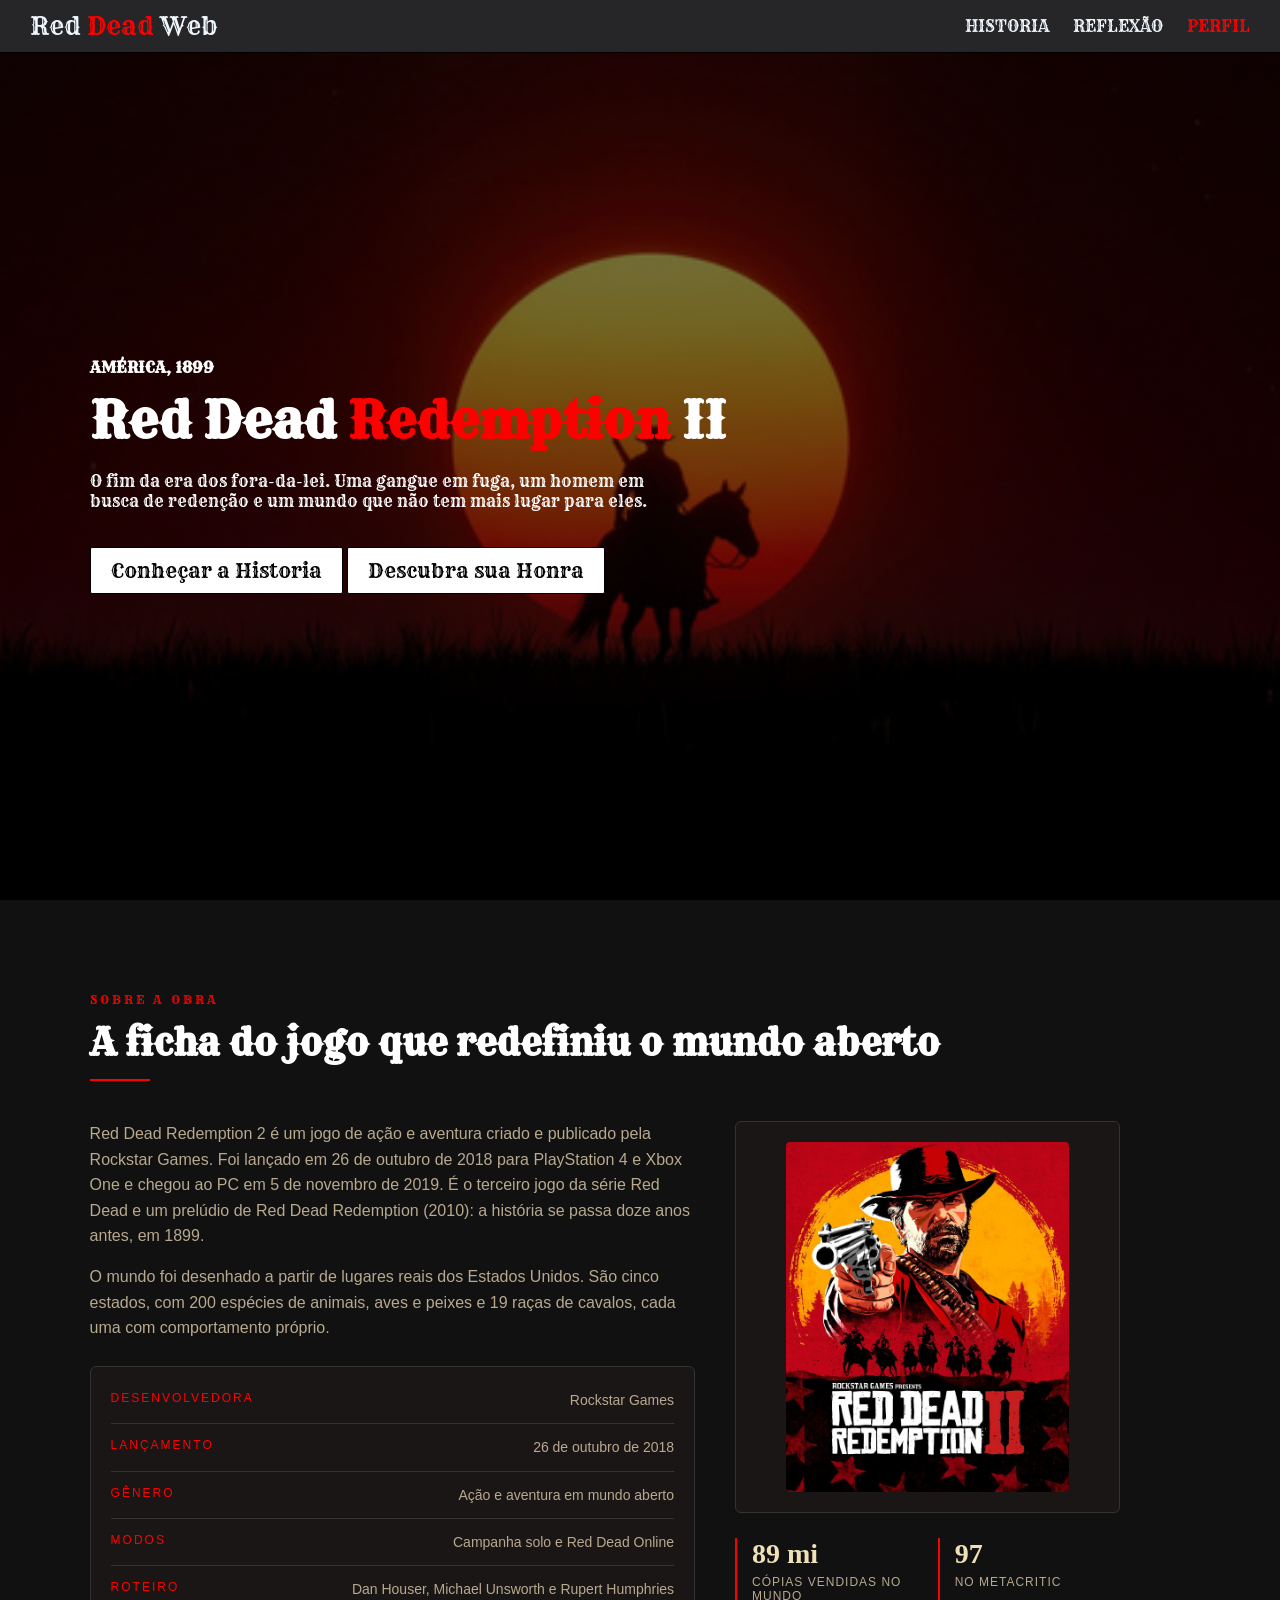
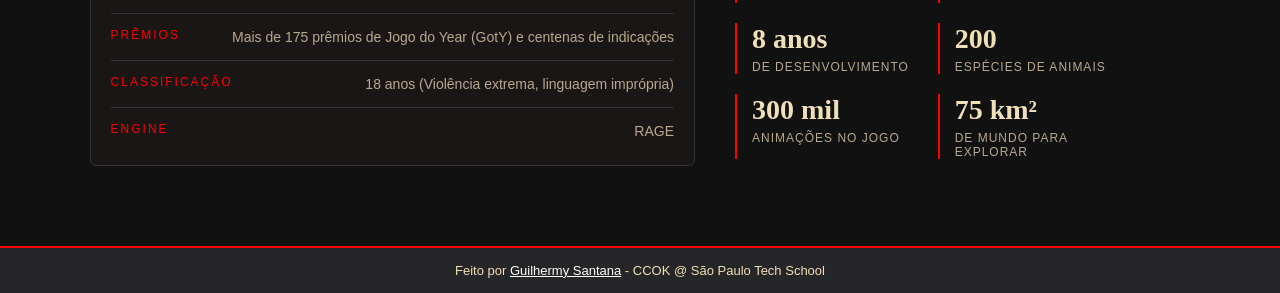
==== public/index.html @ b38d56c3 "Adicionando a API web data viz no meu site e fazendo a inserção de dados de usuário" ====
<!DOCTYPE html>
<html lang="pt-BR">

<head>
  <meta charset="UTF-8">
  <meta name="viewport" content="width=device-width, initial-scale=1.0">
  <title>Inicio</title>
  <link rel="stylesheet" href="css/style.css">
  <link rel="icon" type="image/png" href="assets/favicon.png">
  <link rel="preconnect" href="https://fonts.googleapis.com">
  <link rel="preconnect" href="https://fonts.gstatic.com" crossorigin>
  <link href="https://fonts.googleapis.com/css2?family=Rye&display=swap" rel="stylesheet">
</head>

<body>
  <header class="header">
    <section>
      <div class="logo">
        <a href="index.html">Red <span class="logo-red">Dead</span> Web</a>
      </div>
      <nav class="nav-links">
        <a href="tela_historia.html">HISTORIA</a>
        <a href="tela_reflexao.html">REFLEXÃO</a>
        <a href="tela_login.html" class="entrar">PERFIL</a>
      </nav>
    </section>
  </header>

  <section class="section-content" id="inicio">
    <div class="hero">
      <h2>AMÉRICA, 1899</h2>
      <h1>Red Dead <span style="color: red;">Redemption</span> II</h1>
      <p>O fim da era dos fora-da-lei. Uma gangue em fuga, um homem em busca de redenção e um mundo que não tem mais
        lugar para eles.</p> <br>
      <a href="../public/tela_historia.html" class="button">Conheçar a Historia</a>
      <a href="quiz.html" class="button">Descubra sua Honra</a>
    </div>
  </section>

  <section class="section-sobre">

    <p class="rotulo">SOBRE A OBRA</p>
    <h2>A ficha do jogo que redefiniu o mundo aberto</h2>
    <div class="linha"></div>

    <div class="sobre">

      <div class="sobre-esquerda">
        <p>Red Dead Redemption 2 é um jogo de ação e aventura criado e publicado pela Rockstar Games. Foi lançado em 26
          de
          outubro de 2018 para PlayStation 4 e Xbox One e chegou ao PC em 5 de novembro de 2019. É o terceiro jogo da
          série Red Dead e um prelúdio de Red Dead Redemption (2010): a história se passa doze anos antes, em 1899.</p>

        <p>O mundo foi desenhado a partir de lugares reais dos Estados Unidos. São cinco estados, com 200 espécies de
          animais, aves e peixes e 19 raças de cavalos, cada uma com comportamento próprio.</p>

        <div class="ficha">
          <div class="ficha-item">
            <span class="ficha-titulo">DESENVOLVEDORA</span>
            <span class="ficha-valor">Rockstar Games</span>
          </div>
          <div class="ficha-item">
            <span class="ficha-titulo">LANÇAMENTO</span>
            <span class="ficha-valor">26 de outubro de 2018</span>
          </div>
          <div class="ficha-item">
            <span class="ficha-titulo">GÊNERO</span>
            <span class="ficha-valor">Ação e aventura em mundo aberto</span>
          </div>
          <div class="ficha-item">
            <span class="ficha-titulo">MODOS</span>
            <span class="ficha-valor">Campanha solo e Red Dead Online</span>
          </div>
          <div class="ficha-item">
            <span class="ficha-titulo">ROTEIRO</span>
            <span class="ficha-valor">Dan Houser, Michael Unsworth e Rupert Humphries</span>
          </div>
          <div class="ficha-item">
            <span class="ficha-titulo">PRÊMIOS</span>
            <span class="ficha-valor">Mais de 175 prêmios de Jogo do Year (GotY) e centenas de indicações</span>
          </div>
          <div class="ficha-item">
            <span class="ficha-titulo">CLASSIFICAÇÃO</span>
            <span class="ficha-valor">18 anos (Violência extrema, linguagem imprópria)</span>
          </div>
          <div class="ficha-item">
            <span class="ficha-titulo">ENGINE</span>
            <span class="ficha-valor">RAGE</span>
          </div>
        </div>
      </div>

      <div class="sobre-direita">

        <div class="capa">
          <img src="assets/capa.jpg" alt="Capa de Red Dead Redemption 2">
        </div>

        <div class="numeros">
          <div class="numero">
            <h3>89 mi</h3>
            <p>CÓPIAS VENDIDAS NO MUNDO</p>
          </div>
          <div class="numero">
            <h3>97</h3>
            <p>NO METACRITIC</p>
          </div>
          <div class="numero">
            <h3>8 anos</h3>
            <p>DE DESENVOLVIMENTO</p>
          </div>
          <div class="numero">
            <h3>200</h3>
            <p>ESPÉCIES DE ANIMAIS</p>
          </div>
          <div class="numero">
            <h3>300 mil</h3>
            <p>ANIMAÇÕES NO JOGO</p>
          </div>
          <div class="numero">
            <h3>75 km²</h3>
            <p>DE MUNDO PARA EXPLORAR</p>
          </div>
        </div>
      </div>
    </div>
  </section>

  <footer class="footer">
    <p>Feito por <a href="https://github.com/guilhermysantana" target="_blank">Guilhermy Santana</a> - CCOK @ São Paulo
      Tech School</p>
  </footer>
</body>

</html>
---- public/css/style.css ----
* {
    box-sizing: border-box;
}

body {
    margin: 0;
    padding: 0;
    font-family: 'Rye', serif;
    background-color: black;
    color: white;
    min-height: 100vh;
    display: flex;
    flex-direction: column;
}

/* Elementos comuns */

.rotulo {
    color: red;
    font-size: 12px;
    letter-spacing: 3px;
}

.linha {
    width: 60px;
    height: 2px;
    background-color: red;
}

.section-sobre,
.section-mapa,
.section-historia {
    background-color: #111;
    padding: 80px 7vw;
}

.section-sobre h2,
.section-mapa h2,
.section-historia h2,
.section-cidades h2,
.section-reflexao h2 {
    font-size: 36px;
    margin: 0 0 15px;
}

.section-sobre h2,
.section-mapa h2,
.section-historia h2,
.section-cidades h2 {
    font-family: 'Rye', sans-serif;
}

.section-reflexao h2 {
    font-family: Georgia, serif;
}

/* Nav */

.header {
    position: fixed;
    top: 0;
    left: 0;
    right: 0;
    z-index: 99;
    border-bottom: 1px solid #000;
}

.header section {
    display: flex;
    align-items: center;
    justify-content: space-between;
    background-color: #262629;
    padding: 10px;
}

.header a {
    text-decoration: none;
    color: aliceblue;
}

.nav-links {
    display: flex;
    gap: 24px;
    align-items: center;
    padding: 0 20px;
}

.nav-links a:hover {
    color: #a6a6a69f;
}

.nav-links .entrar {
    color: red;
}

.nav-links .entrar:hover {
    color: rgba(255, 0, 0, 0.459);
}

.logo-red {
    color: red;
}

.logo-red:hover {
    color: white;
}

.logo {
    font-size: 25px;
    padding: 0 20px;
}

.logo a:hover {
    color: rgba(255, 0, 0, 0.468);
}

@media (max-width: 800px) {
    .header {
        font-size: 12px;
    }
}

/* Footer */

.footer {
    background-color: #262629;
    border-top: 2px solid red;
    padding: 15px 7vw;
    text-align: center;
    margin-top: auto;
}

.footer p {
    color: #f0e0b8;
    font-family: Arial, sans-serif;
    font-size: 13px;
    margin: 0;
}

.footer a {
    color: white;
    text-decoration: underline;
    transition: color 0.3s;
}

.footer a:hover {
    color: red;
}

/* Tela de inicio */

.section-content {
    background-image:
        linear-gradient(rgba(0, 0, 0, .55), rgba(0, 0, 0, .55)), url("../assets/background.jpg");
    background-size: cover;
    background-position: center;
    min-height: 100vh;
    padding: 120px 7vw 80px;
    display: flex;
    align-items: center;
}

.hero h2 {
    font-size: 15px;
}

.hero h1 {
    margin: 12px 0 20px;
    font-size: 50px;
}

.hero p {
    max-width: 600px;
}

.button {
    display: inline-block;
    text-decoration: none;
    font-size: 20px;
    padding: 10px 20px;
    border-radius: 2px;
    border: 1px solid black;
    background-color: white;
    color: black;
}

/* Sobre a obra */

.sobre {
    display: flex;
    gap: 40px;
    margin-top: 40px;
}

.sobre-esquerda {
    width: 55%;
    font-family: Arial, sans-serif;
    color: #b8a98f;
    line-height: 1.6;
}

.sobre-esquerda p {
    margin: 0 0 15px;
}

.ficha {
    background-color: #1a1616;
    border: 1px solid #333;
    border-radius: 6px;
    padding: 10px 20px;
    margin-top: 25px;
    transition: border-color 0.3s;
}

.ficha:hover {
    border-color: red;
}

.ficha-item {
    display: flex;
    justify-content: space-between;
    padding: 12px 0;
    border-bottom: 1px solid #333;
}

.ficha-item:last-child {
    border-bottom: none;
}

.ficha-titulo {
    color: red;
    font-size: 12px;
    letter-spacing: 2px;
}

.ficha-valor {
    font-size: 14px;
    text-align: right;
}

.sobre-direita {
    width: 35%;
}

.capa {
    background-color: #1a1616;
    border: 1px solid #333;
    border-radius: 6px;
    padding: 20px;
    text-align: center;
    transition: border-color 0.3s;
}

.capa:hover {
    border-color: red;
}

.capa img {
    height: 350px;
    border-radius: 4px;
    display: block;
    margin: 0 auto;
}

.numeros {
    display: grid;
    grid-template-columns: repeat(2, 1fr);
    gap: 20px;
    margin-top: 25px;
    font-family: Arial, sans-serif;
}

.numero {
    border-left: 2px solid red;
    padding-left: 15px;
}

.numero h3 {
    font-family: Georgia, serif;
    font-size: 28px;
    color: #f0e0b8;
    margin: 0 0 5px;
}

.numero p {
    color: #b8a98f;
    font-size: 12px;
    letter-spacing: 1px;
    margin: 0;
}

/* Tela de personagens */

.section-personagens {
    background-color: #1a1616;
    padding: 120px 7vw 80px;
}

.gangue {
    display: flex;
    align-items: center;
    gap: 50px;
    margin-bottom: 80px;
}

.gangue img {
    width: 50%;
    border-radius: 4px;
    display: block;
}

.gangue-texto {
    width: 50%;
    color: #b8a98f;
    line-height: 1.6;
}

.gangue-texto h2 {
    font-family: 'Rye', sans-serif;
    color: white;
}

.gangue-texto p {
    font-family: Arial, sans-serif;
}

.gangue-texto .rotulo {
    font-family: 'Rye', sans-serif;
    margin-bottom: 8px;
}

.gangue-texto .linha {
    margin-bottom: 20px;
}

.personagens .rotulo {
    font-size: 20px;
}

/* Cards (personagens e cidades) */

.card,
.cidade {
    background-color: #1a1616;
    border: 1px solid #333;
    border-radius: 4px;
    overflow: hidden;
    transition: border-color 0.3s;
}

.card:hover,
.cidade:hover {
    border-color: red;
}

.card img {
    width: 100%;
    height: auto;
    display: block;
}

.card-texto {
    padding: 20px;
    font-family: Arial, sans-serif;
}

.card-texto h3 {
    font-family: 'Rye', sans-serif;
    font-size: 22px;
    margin: 0 0 5px;
}

.card-texto .funcao {
    color: red;
    font-size: 11px;
    letter-spacing: 1px;
}

.card-texto .linha {
    margin-bottom: 15px;
}

.card-texto p {
    color: #b8a98f;
    font-size: 14px;
    line-height: 1.6;
    margin: 0;
}

/* Carrossel dos personagens e das cidades */

.carrossel-personagens,
.carrossel-cidades {
    display: flex;
    align-items: stretch;
    justify-content: center;
    gap: 30px;
    margin-top: 40px;
}

.carrossel-personagens .card,
.carrossel-cidades .cidade {
    flex: 1;
}

.carrossel-personagens .seta,
.carrossel-cidades .seta {
    align-self: center;
    width: auto;
    margin: 0;
    padding: 0;
    background: none;
    font-size: 36px;
    color: red;
}

.carrossel-personagens .seta:hover,
.carrossel-cidades .seta:hover {
    background: none;
    color: #f0e0b8;
}

/* Mapa */

.mapa {
    display: flex;
    align-items: flex-start;
    gap: 40px;
    margin-top: 40px;
}

.mapa img {
    width: 50%;
    border-radius: 4px;
    border: 1px solid #333;
    display: block;
}

.lista-estados {
    width: 40%;
    font-family: Arial, sans-serif;
}

.estado {
    border-left: 2px solid red;
    padding-left: 15px;
    margin-bottom: 20px;
}

.estado h3 {
    font-family: 'Rye', sans-serif;
    font-size: 20px;
    color: #f0e0b8;
    margin: 0 0 5px;
}

.estado p {
    color: #b8a98f;
    font-size: 14px;
    line-height: 1.5;
    margin: 0;
}

/* Cidades */

.section-cidades {
    background-color: #1a1616;
    padding: 80px 7vw;
}

.intro {
    font-family: Arial, sans-serif;
    color: #b8a98f;
    line-height: 1.6;
    max-width: 700px;
    margin: 25px 0 0;
}

.cidade img {
    width: 100%;
    height: 240px;
    object-fit: cover;
    display: block;
}

.cidade-texto {
    padding: 20px;
    text-align: center;
    font-family: Arial, sans-serif;
}

.cidade-texto h3 {
    font-family: 'Rye', sans-serif;
    font-size: 22px;
    color: #f0e0b8;
    margin: 0 0 8px;
}

.cidade-texto .estado-cidade {
    color: red;
    font-size: 10px;
    letter-spacing: 2px;
    margin: 0 0 12px;
}

.cidade-texto .linha {
    margin: 0 auto 15px;
}

.cidade-texto p {
    color: #b8a98f;
    font-size: 13px;
    line-height: 1.6;
    margin: 0;
}

/* A história */

.lista-capitulos {
    margin-top: 40px;
}

.capitulo {
    display: flex;
    align-items: flex-start;
    gap: 25px;
    border-left: 2px solid red;
    padding: 0 0 0 20px;
    margin-bottom: 25px;
}

.circulo {
    width: 46px;
    height: 46px;
    border: 2px solid red;
    border-radius: 50%;
    background-color: #f5e6c8;
    color: #1a1616;
    font-family: Georgia, serif;
    font-weight: bold;
    display: flex;
    align-items: center;
    justify-content: center;
    flex-shrink: 0;
}

.capitulo-texto {
    font-family: Arial, sans-serif;
}

.capitulo-texto h3 {
    font-family: 'Rye', sans-serif;
    font-size: 20px;
    color: #f0e0b8;
    margin: 0 0 5px;
}

.cap-numero {
    color: red;
    font-family: Arial, sans-serif;
    font-size: 11px;
    letter-spacing: 1px;
    margin-left: 8px;
}

.capitulo-texto .local {
    color: #b8a98f;
    font-size: 11px;
    letter-spacing: 1px;
    margin: 0 0 8px;
}

.capitulo-texto .resumo {
    color: #b8a98f;
    font-size: 14px;
    line-height: 1.5;
    margin: 0;
}

/* Tela de Reflexão */

.section-reflexao {
    background-color: #1a1616;
    padding: 120px 7vw 80px;
    text-align: center;
}

.section-reflexao .linha {
    margin: 0 auto;
}

.reflexao-bloco {
    display: flex;
    align-items: center;
    gap: 50px;
    margin-top: 60px;
}

.reflexao-bloco.inverso {
    flex-direction: row-reverse;
}

.reflexao-texto {
    width: 50%;
    font-family: Arial, sans-serif;
    font-size: 17px;
    line-height: 1.7;
    color: #f5e6c8;
}

.reflexao-texto p {
    margin: 0 0 20px;
}

.destaque {
    color: red;
    font-weight: bold;
}

.reflexao-bloco img {
    width: 50%;
    border-radius: 4px;
    border: 1px solid #333;
    display: block;
}

/* Login e cadastro (partes iguais) */

.login h1,
.cadastro h1 {
    font-size: 24px;
    margin: 10px 0 30px;
}

.subtitulo,
.subtitulo-cadastro {
    color: red;
    font-size: 12px;
}

.caixa {
    background-color: #262629;
    padding: 20px;
}

.caixa label {
    display: block;
    font-size: 9px;
    font-weight: bold;
    margin-bottom: 6px;
}

.caixa p {
    font-size: 10px;
}

.caixa span {
    font-size: 12px;
}

.caixa #senha {
    margin-top: 8px;
}

input {
    width: 100%;
    padding: 8px;
    background-color: black;
    color: white;
    border: 1px solid #444;
}

button {
    width: 100%;
    padding: 8px;
    background-color: red;
    font-family: 'Rye', serif;
    color: white;
    font-weight: bold;
    border: none;
    cursor: pointer;
    margin-top: 8px;
}

button:hover {
    background-color: rgba(255, 0, 0, 0.586);
    color: black;
}

.link-cadastro,
.link-entrar {
    text-align: center;
    margin-top: 20px;
}

.link-cadastro a,
.link-entrar a {
    color: white;
    text-decoration: none;
}

.link-cadastro a:hover,
.link-entrar a:hover {
    color: red;
}

/* Tela de Login */

.login {
    width: 300px;
    margin: 100px auto;
}

.login label {
    height: 15px;
}

/* Tela de cadastro */

.cadastro {
    width: 300px;
    margin: 60px auto;
}

.regra_senha {
    font-family: 'Open Sans', sans-serif;
    font-size: 20px;
}
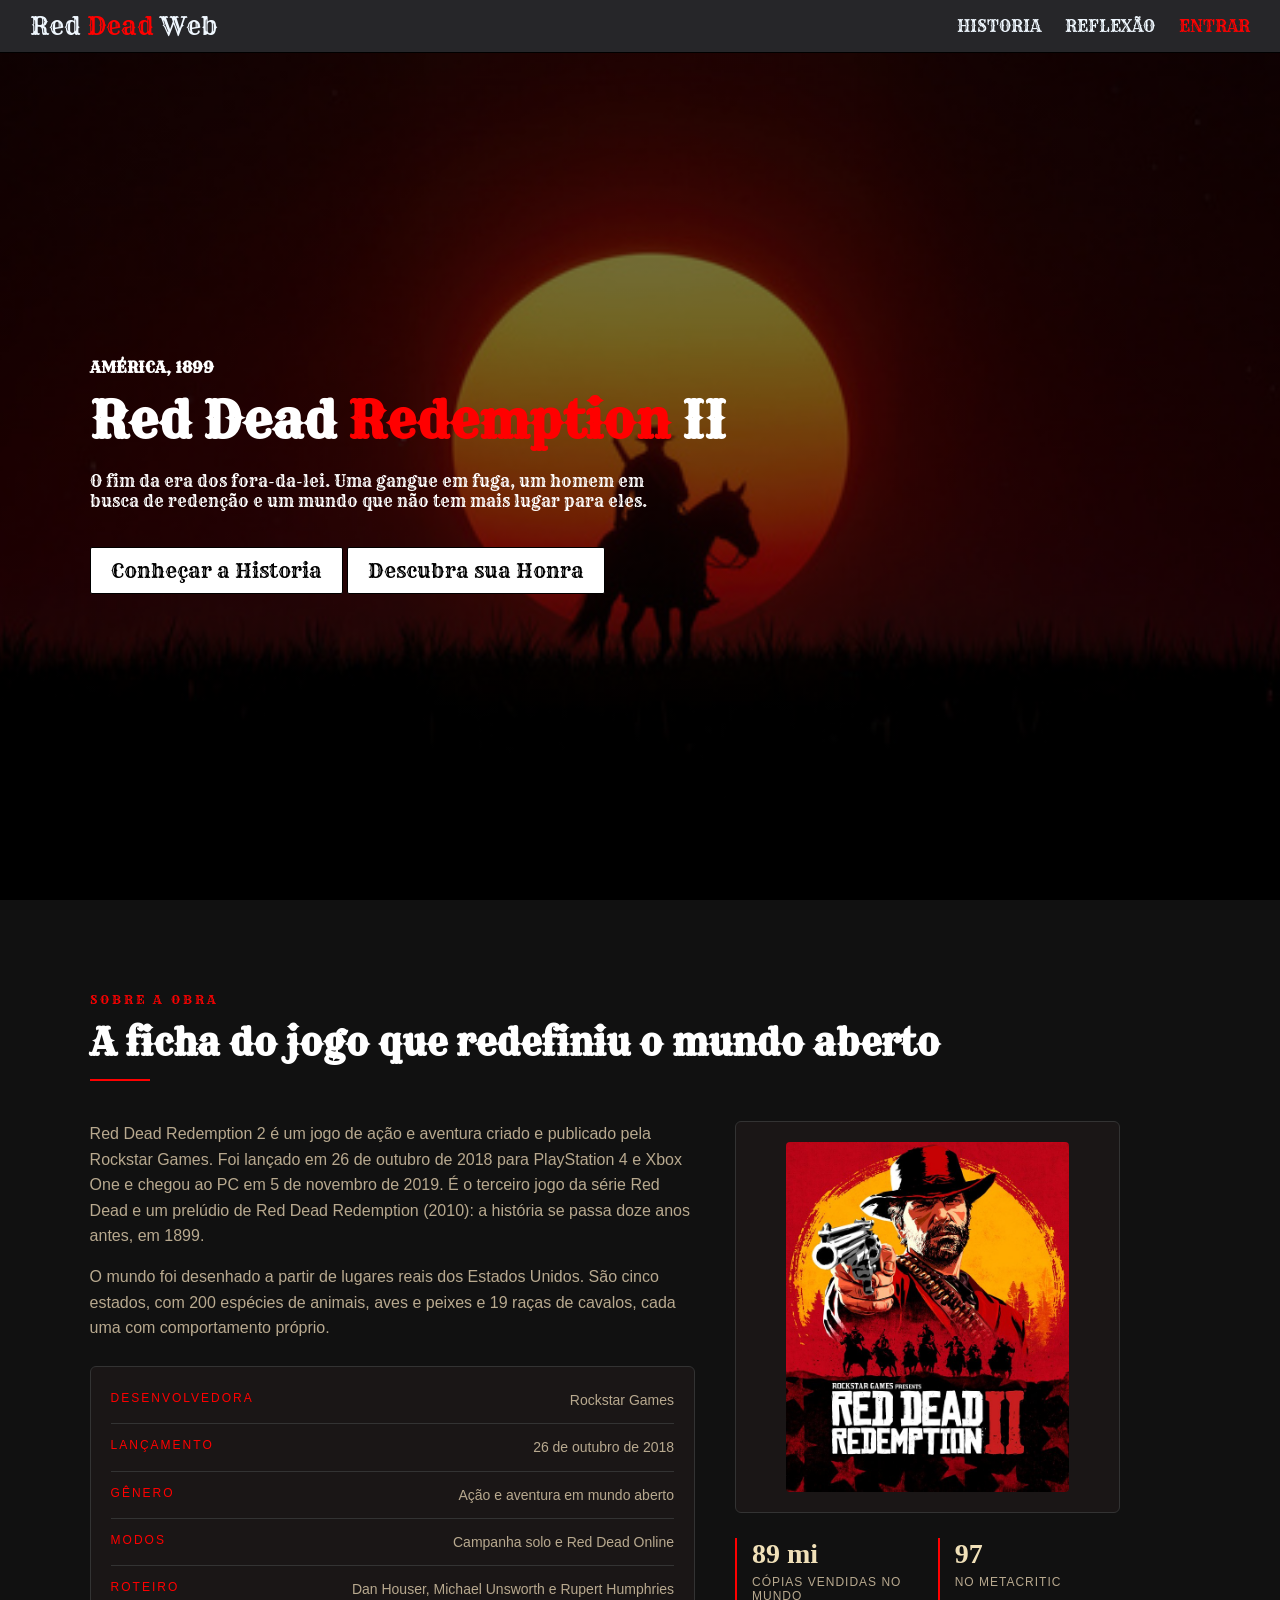
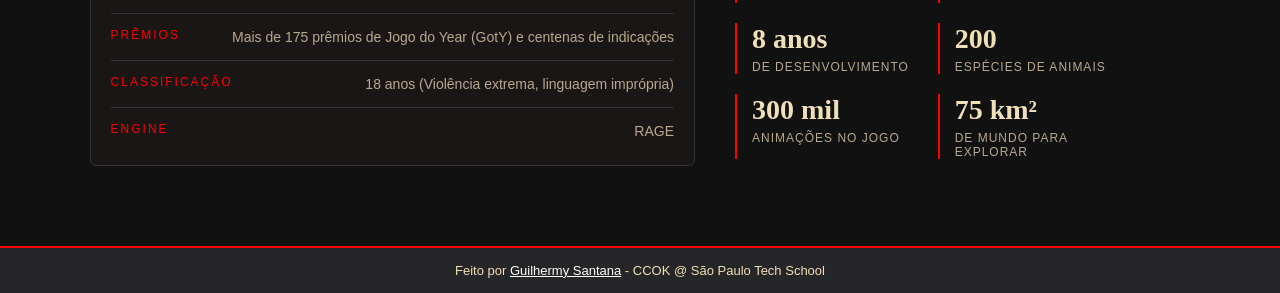
==== commit 6ba8a718: "Adicionando js de sessão ao site" ====
--- a/public/index.html
+++ b/public/index.html
@@ -21,7 +21,8 @@
       <nav class="nav-links">
         <a href="tela_historia.html">HISTORIA</a>
         <a href="tela_reflexao.html">REFLEXÃO</a>
-        <a href="tela_login.html" class="entrar">PERFIL</a>
+        <a href="tela_login.html" class="entrar" id="linkPerfil">ENTRAR</a>
+        <a href="#" class="entrar" id="linkSair" onclick="limparSessao()" style="display: none;">SAIR</a>
       </nav>
     </section>
   </header>
@@ -131,5 +132,6 @@
       Tech School</p>
   </footer>
 </body>
+<script src="js/sessao.js"></script>
 
 </html>
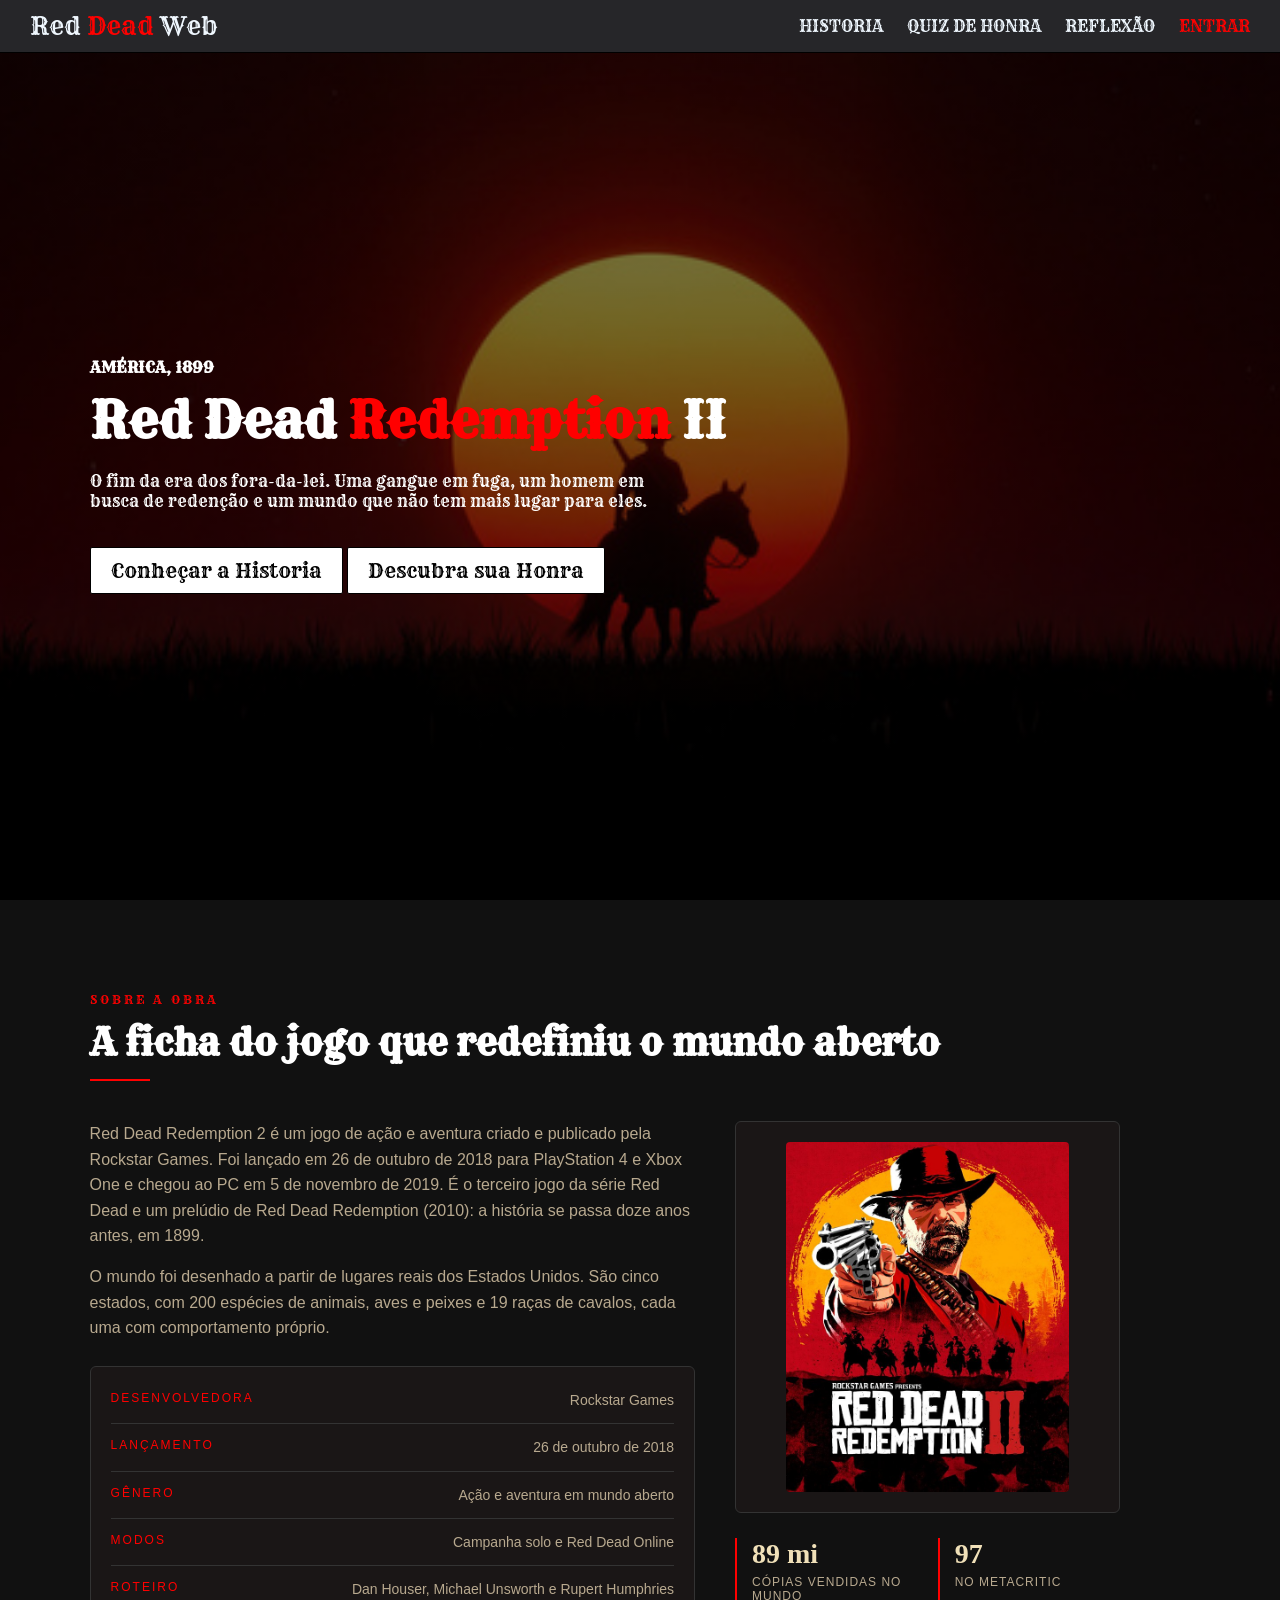
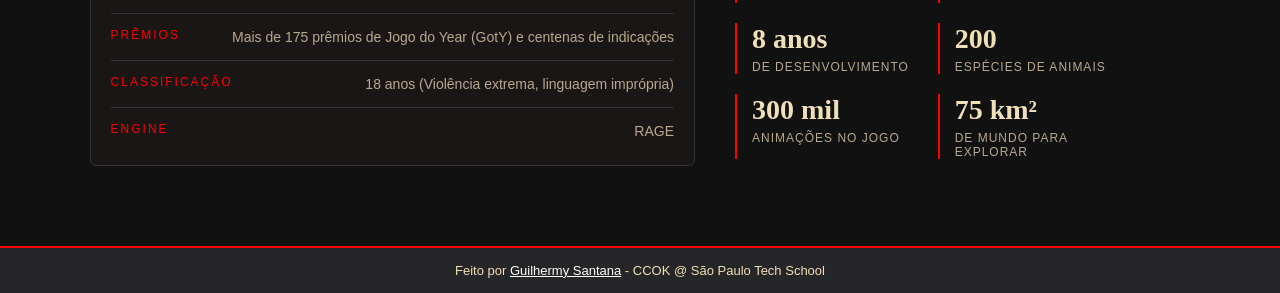
==== commit 3c70ca57: "Adicionando o quiz a nav bar" ====
--- a/public/index.html
+++ b/public/index.html
@@ -20,6 +20,7 @@
       </div>
       <nav class="nav-links">
         <a href="tela_historia.html">HISTORIA</a>
+        <a href="tela_quiz">QUIZ DE HONRA</a>
         <a href="tela_reflexao.html">REFLEXÃO</a>
         <a href="tela_login.html" class="entrar" id="linkPerfil">ENTRAR</a>
         <a href="#" class="entrar" id="linkSair" onclick="limparSessao()" style="display: none;">SAIR</a>
@@ -33,8 +34,8 @@
       <h1>Red Dead <span style="color: red;">Redemption</span> II</h1>
       <p>O fim da era dos fora-da-lei. Uma gangue em fuga, um homem em busca de redenção e um mundo que não tem mais
         lugar para eles.</p> <br>
-      <a href="../public/tela_historia.html" class="button">Conheçar a Historia</a>
-      <a href="quiz.html" class="button">Descubra sua Honra</a>
+      <a href="tela_historia.html" class="button">Conheçar a Historia</a>
+      <a href="tela_quiz.html" class="button">Descubra sua Honra</a>
     </div>
   </section>
 
--- a/public/css/style.css
+++ b/public/css/style.css
@@ -725,4 +725,146 @@
 .regra_senha {
     font-family: 'Open Sans', sans-serif;
     font-size: 20px;
+}
+
+/* Tela do Quiz*/
+
+.quiz {
+    flex: 1;
+    padding: 100px 7vw 60px;
+    font-family: Arial, sans-serif;
+}
+
+.quiz-caixa {
+    max-width: 700px;
+    margin: 0 auto;
+    background-color: #1a1616;
+    border: 1px solid #333;
+    border-radius: 6px;
+    padding: 30px;
+}
+
+.quiz-caixa h1 {
+    font-size: 30px;
+    margin: 10px 0 15px;
+}
+
+.quiz-caixa h2 {
+    font-family: Georgia, serif;
+    font-size: 24px;
+    line-height: 1.4;
+    margin: 25px 0 20px;
+}
+
+.quiz-texto {
+    color: #b8a98f;
+    line-height: 1.6;
+    margin: 20px 0 25px;
+}
+
+.barra {
+    height: 6px;
+    background-color: #333;
+    border-radius: 3px;
+    margin-top: 12px;
+}
+
+.barra-cheia {
+    width: 0;
+    height: 100%;
+    background-color: red;
+    border-radius: 3px;
+    transition: width 0.3s;
+}
+
+.opcao {
+    display: block;
+    margin-bottom: 12px;
+    cursor: pointer;
+}
+
+.opcao input {
+    display: none;
+}
+
+.opcao span {
+    display: block;
+    padding: 14px 16px;
+    background-color: #111;
+    border: 1px solid #333;
+    border-radius: 4px;
+    line-height: 1.5;
+    transition: border-color 0.3s;
+}
+
+.opcao span:hover {
+    border-color: red;
+}
+
+.opcao input:checked + span {
+    border-color: red;
+    background-color: #2a1414;
+}
+
+.botao-quiz {
+    width: auto;
+    padding: 12px 24px;
+    margin: 15px 12px 0 0;
+    border-radius: 2px;
+}
+
+.botao-quiz:hover {
+    background-color: #8b0000;
+    color: white;
+}
+
+.botao-claro {
+    background-color: #f5e6c8;
+    color: #1a1616;
+}
+
+.botao-claro:hover {
+    background-color: #e0cfae;
+    color: #1a1616;
+}
+
+.resultado-topo {
+    display: flex;
+    gap: 25px;
+    margin-top: 20px;
+}
+
+.resultado-topo img {
+    width: 220px;
+    height: 150px;
+    object-fit: cover;
+    object-position: top;
+    border: 1px solid #333;
+    border-radius: 4px;
+}
+
+.resultado-topo h2 {
+    color: #f0e0b8;
+    margin: 0 0 10px;
+}
+
+.resultado-numeros {
+    display: flex;
+    gap: 40px;
+    padding: 20px 0 10px;
+    border-top: 1px solid #333;
+}
+
+.res-titulo {
+    color: #b8a98f;
+    font-size: 11px;
+    letter-spacing: 2px;
+    margin: 0 0 6px;
+}
+
+.res-valor {
+    font-family: Georgia, serif;
+    font-size: 24px;
+    color: #f0e0b8;
+    margin: 0;
 }
